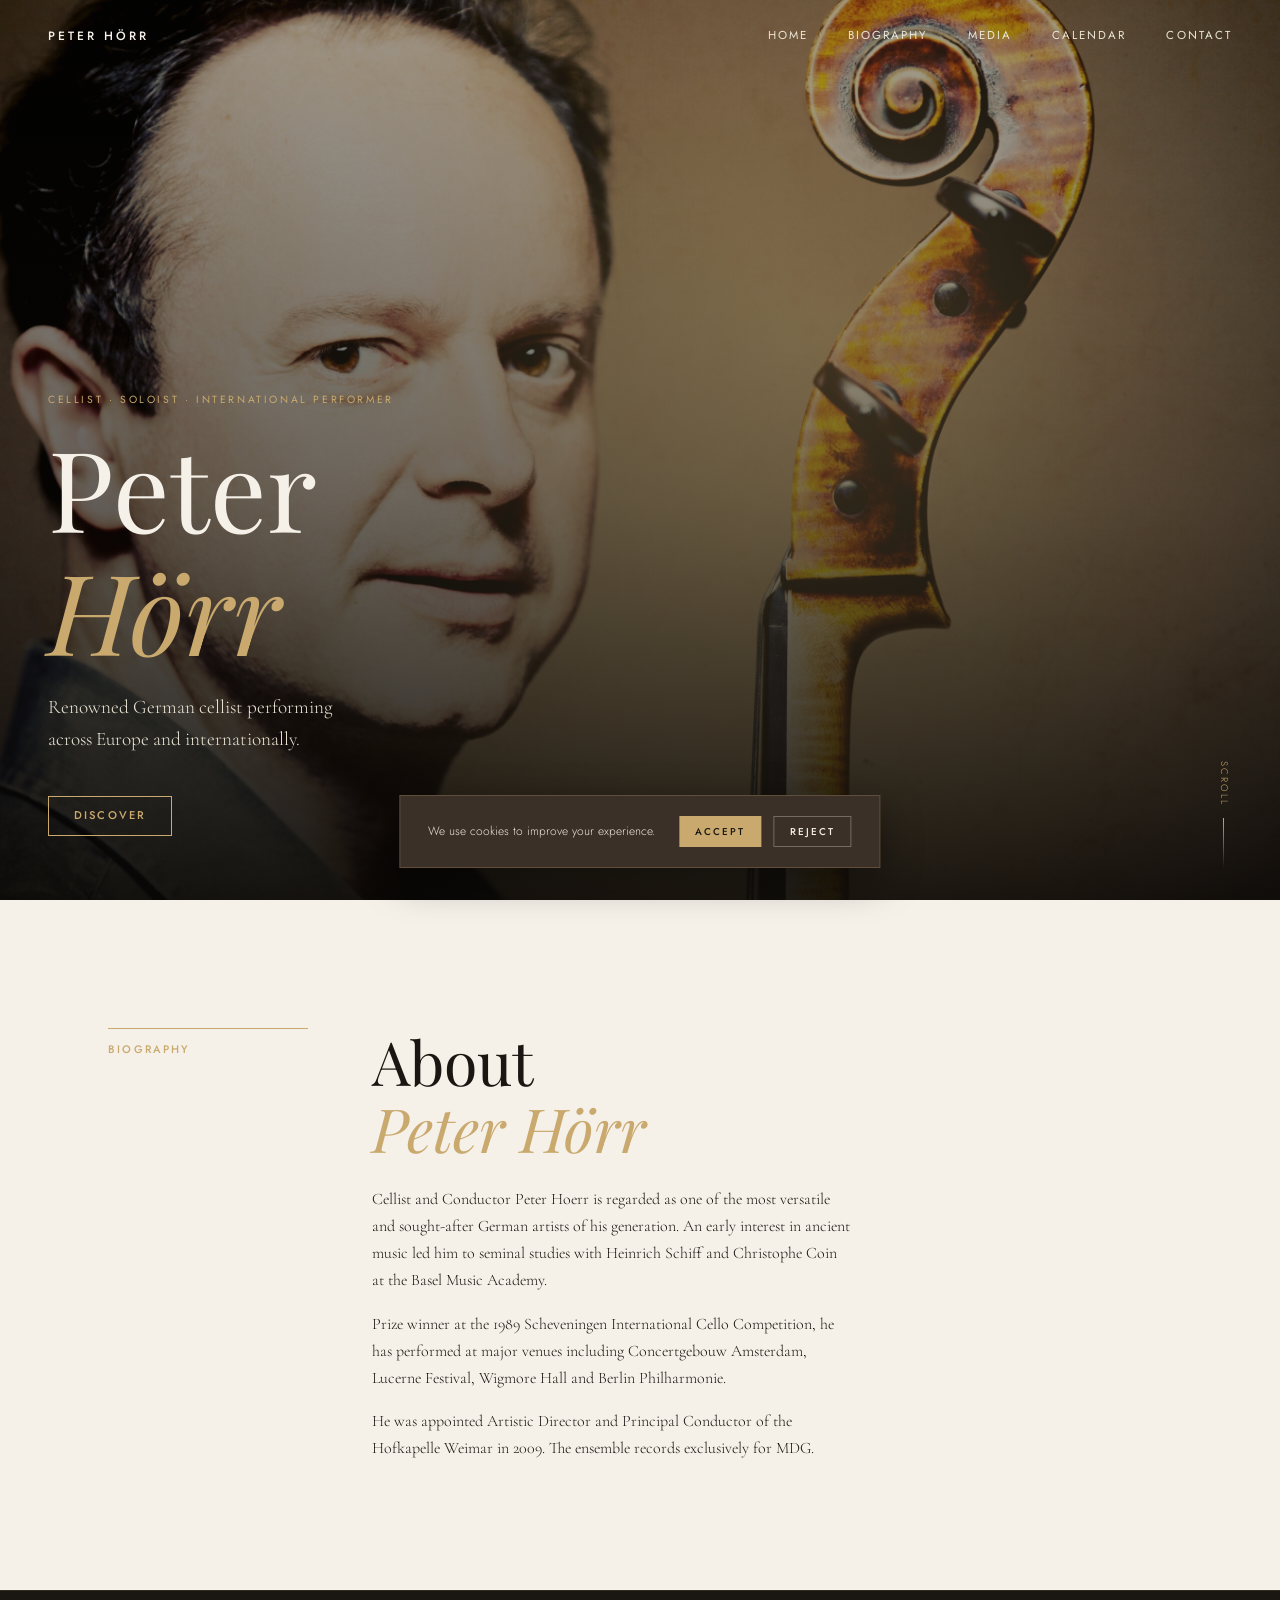
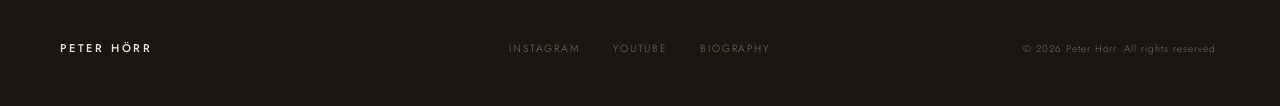
==== bio.html @ 8f46ce96 "Refactor biography section and improve accessibility" ====
<!DOCTYPE html>
<html lang="en">
<head>
  <meta charset="UTF-8" />
  <meta name="viewport" content="width=device-width, initial-scale=1.0" />
  <meta name="description" content="Peter Hörr — Renowned German cellist performing across Europe and internationally." />
  <title>Peter Hörr — Cellist</title>

  <link rel="preconnect" href="https://fonts.googleapis.com" />
  <link rel="preconnect" href="https://fonts.gstatic.com" crossorigin />
  <link href="https://fonts.googleapis.com/css2?family=Playfair+Display:ital,wght@0,400;0,500;1,400;1,500&family=Cormorant+Garamond:ital,wght@0,300;0,400;1,300;1,400&family=Jost:wght@300;400;500&display=swap" rel="stylesheet" />

  <link rel="stylesheet" href="style.css" />
</head>

<body>

  <!-- HEADER -->
  <header class="header" id="header">
    <a class="logo" href="#home">PETER HÖRR</a>

    <button class="menu-toggle" id="menuBtn" aria-label="Toggle navigation" aria-expanded="false">
      <span></span>
      <span></span>
      <span></span>
    </button>

    <nav class="nav" id="nav">
      <a href="#home">Home</a>
      <a href="#bio">Biography</a>
      <a href="#media">Media</a>
      <a href="#calendar">Calendar</a>
      <a href="#contact">Contact</a>
    </nav>
  </header>

  <!-- HERO -->
  <section class="hero" id="home">
    <div class="hero-bg">
      <img src="large_peterhoerr_copyright_josepmolina_net__2.jpg" alt="Peter Hörr">
    </div>

    <div class="hero-content">
      <span class="hero-kicker">Cellist · Soloist · International Performer</span>

      <h1 class="hero-title">
        Peter<br /><em>Hörr</em>
      </h1>

      <p class="hero-sub">
        Renowned German cellist performing<br />
        across Europe and internationally.
      </p>

      <a class="btn btn--outline" href="#bio">Discover</a>
    </div>

    <div class="hero-scroll">
      <span>Scroll</span>
      <div class="hero-scroll-line"></div>
    </div>
  </section>

  <!-- BIO -->
  <section class="section" id="bio">
    <div class="container container--split">

      <div class="split-label">
        <span class="label">Biography</span>
      </div>

      <div class="split-content">
        <h2>About<br /><em>Peter Hörr</em></h2>

        <p>
          Cellist and Conductor Peter Hoerr is regarded as one of the most versatile and sought-after German artists of his generation.
          An early interest in ancient music led him to seminal studies with Heinrich Schiff and Christophe Coin at the Basel Music Academy.
        </p>

        <p>
          Prize winner at the 1989 Scheveningen International Cello Competition, he has performed at major venues including Concertgebouw Amsterdam,
          Lucerne Festival, Wigmore Hall and Berlin Philharmonie.
        </p>

        <p>
          He was appointed Artistic Director and Principal Conductor of the Hofkapelle Weimar in 2009. The ensemble records exclusively for MDG.
        </p>
      </div>

    </div>
  </section>

  <!-- FOOTER -->
  <footer class="footer">
    <div class="footer-inner">
      <div class="footer-brand">PETER HÖRR</div>

      <nav class="footer-nav">
        <a href="https://instagram.com" target="_blank" rel="noopener noreferrer">Instagram</a>
        <a href="https://youtube.com" target="_blank" rel="noopener noreferrer">YouTube</a>
        <a href="#bio">Biography</a>
      </nav>

      <small class="footer-copy">
        &copy; <span id="year"></span> Peter Hörr. All rights reserved.
      </small>
    </div>
  </footer>

  <!-- COOKIE BANNER -->
  <div class="cookie-banner" id="cookieBanner" style="display:none;">
    <p>We use cookies to improve your experience.</p>

    <div class="cookie-actions">
      <button class="btn btn--primary btn--sm" onclick="acceptCookies()">Accept</button>
      <button class="btn btn--ghost btn--sm" onclick="rejectCookies()">Reject</button>
    </div>
  </div>

  <!-- SCRIPT -->
  <script>
    document.getElementById('year').textContent = new Date().getFullYear();

    const header = document.getElementById('header');

    window.addEventListener('scroll', function () {
      header.classList.toggle('scrolled', window.scrollY > 40);
    });

    const nav = document.getElementById('nav');
    const btn = document.getElementById('menuBtn');

    btn.addEventListener('click', function () {
      const open = nav.classList.toggle('is-open');
      btn.setAttribute('aria-expanded', open);
      document.body.classList.toggle('menu-open', open);
    });

    document.querySelectorAll('#nav a').forEach(link => {
      link.addEventListener('click', function () {
        nav.classList.remove('is-open');
        btn.setAttribute('aria-expanded', 'false');
        document.body.classList.remove('menu-open');
      });
    });

    document.addEventListener('click', function (e) {
      if (!nav.contains(e.target) && !btn.contains(e.target)) {
        nav.classList.remove('is-open');
        btn.setAttribute('aria-expanded', 'false');
        document.body.classList.remove('menu-open');
      }
    });

    function acceptCookies() {
      localStorage.setItem('cookies', 'accepted');
      document.getElementById('cookieBanner').style.display = 'none';
    }

    function rejectCookies() {
      localStorage.setItem('cookies', 'rejected');
      document.getElementById('cookieBanner').style.display = 'none';
    }

    if (!localStorage.getItem('cookies')) {
      document.getElementById('cookieBanner').style.display = 'flex';
    }

    // SAFE VERSION (no crash if form doesn't exist)
    const contactForm = document.getElementById('contactForm');
    if (contactForm) {
      contactForm.addEventListener('submit', function (e) {
        e.preventDefault();
        const status = document.getElementById('formStatus');
        if (status) {
          status.textContent = 'Thank you — your message has been sent.';
        }
        this.reset();
      });
    }

    // REVEAL ANIMATION
    const revealEls = document.querySelectorAll('.section, .event-card, .quote');

    const io = new IntersectionObserver((entries) => {
      entries.forEach(entry => {
        if (entry.isIntersecting) {
          entry.target.classList.add('is-visible');
          io.unobserve(entry.target);
        }
      });
    }, { threshold: 0.1 });

    revealEls.forEach(el => io.observe(el));
  </script>

</body>
</html>
---- style.css ----
/* ============================================================
   PETER HÖRR — Cellist
   style.css
   ============================================================ */

/* ── Reset & base ── */
*, *::before, *::after { box-sizing: border-box; margin: 0; padding: 0; }

/* ── Design tokens ── */
:root {
  /* Palette */
  --cream:       #f5f0e8;
  --cream-dim:   #ece6d6;
  --ink:         #1a1612;
  --ink-mid:     #3a3028;
  --ink-soft:    #7a6e60;
  --gold:        #c9a96e;
  --gold-light:  #dfc28f;
  --white:       #ffffff;

  /* Type */
  --font-display: 'Playfair Display', Georgia, serif;
  --font-body:    'Cormorant Garamond', Georgia, serif;
  --font-ui:      'Jost', system-ui, sans-serif;

  /* Spacing */
  --gap:    clamp(2rem, 5vw, 5rem);
  --gutter: clamp(1.25rem, 5vw, 3rem);

  /* Motion */
  --ease: cubic-bezier(0.22, 1, 0.36, 1);
  --dur:  0.6s;
}

html {
  scroll-behavior: smooth;
  -webkit-font-smoothing: antialiased;
}

body {
  background-color: var(--cream);
  color: var(--ink);
  font-family: var(--font-body);
  font-size: clamp(1rem, 1.1vw, 1.15rem);
  font-weight: 300;
  line-height: 1.7;
  overflow-x: hidden;
}

body.menu-open { overflow: hidden; }

img, video, iframe { display: block; max-width: 100%; }

a {
  color: inherit;
  text-decoration: none;
}

/* ============================================================
   TYPOGRAPHY
   ============================================================ */
h1, h2, h3 {
  font-family: var(--font-display);
  font-weight: 400;
  line-height: 1.1;
}

h1 { font-size: clamp(3.5rem, 9vw, 7rem); }

h2 {
  font-size: clamp(2.2rem, 5vw, 3.8rem);
  margin-bottom: 1.5rem;
}

h3 { font-size: clamp(1.1rem, 2vw, 1.4rem); }

em { font-style: italic; color: var(--gold); }

p { max-width: 60ch; }

p + p { margin-top: 1rem; }

/* ============================================================
   LAYOUT HELPERS
   ============================================================ */
.container {
  width: min(100%, 1160px);
  margin-inline: auto;
  padding-inline: var(--gutter);
}

.container--narrow {
  max-width: 680px;
}

.container--split {
  display: grid;
  grid-template-columns: 200px 1fr;
  gap: var(--gap);
  align-items: start;
}

@media (max-width: 700px) {
  .container--split {
    grid-template-columns: 1fr;
    gap: 1.5rem;
  }
}

/* ============================================================
   LABEL
   ============================================================ */
.label {
  display: inline-block;
  font-family: var(--font-ui);
  font-size: 0.68rem;
  font-weight: 500;
  letter-spacing: 0.2em;
  text-transform: uppercase;
  color: var(--gold);
  margin-bottom: 1.5rem;
}

/* ============================================================
   SECTION
   ============================================================ */
.section {
  padding-block: clamp(4rem, 10vw, 9rem);
  opacity: 0;
  transform: translateY(28px);
  transition: opacity var(--dur) var(--ease), transform var(--dur) var(--ease);
}

.section.is-visible {
  opacity: 1;
  transform: none;
}

.section--dark {
  background-color: var(--ink);
  color: var(--cream);
}

.section--dark .label { color: var(--gold-light); }
.section--dark p      { color: var(--cream-dim); }

/* ============================================================
   HEADER
   ============================================================ */
.header {
  position: fixed;
  inset-block-start: 0;
  inset-inline: 0;
  z-index: 100;
  display: flex;
  align-items: center;
  justify-content: space-between;
  padding: 1.6rem var(--gutter);
  transition: background var(--dur) var(--ease), backdrop-filter var(--dur) var(--ease),
              box-shadow var(--dur) var(--ease), padding var(--dur) var(--ease);
}

.header.scrolled {
  background: rgba(26, 22, 18, 0.88);
  backdrop-filter: blur(18px);
  -webkit-backdrop-filter: blur(18px);
  box-shadow: 0 1px 0 rgba(201, 169, 110, 0.15);
  padding-block: 1rem;
}

/* Logo */
.logo {
  font-family: var(--font-ui);
  font-size: 0.75rem;
  font-weight: 500;
  letter-spacing: 0.25em;
  text-transform: uppercase;
  color: var(--cream);
  white-space: nowrap;
}

/* Navigation */
.nav {
  display: flex;
  align-items: center;
  gap: 2.5rem;
}

.nav a {
  font-family: var(--font-ui);
  font-size: 0.72rem;
  font-weight: 400;
  letter-spacing: 0.18em;
  text-transform: uppercase;
  color: var(--cream-dim);
  position: relative;
  transition: color 0.25s;
}

.nav a::after {
  content: '';
  position: absolute;
  inset-block-end: -3px;
  inset-inline: 0;
  height: 1px;
  background: var(--gold);
  transform: scaleX(0);
  transform-origin: left;
  transition: transform 0.3s var(--ease);
}

.nav a:hover { color: var(--gold-light); }
.nav a:hover::after { transform: scaleX(1); }

/* Hamburger */
.menu-toggle {
  display: none;
  flex-direction: column;
  gap: 5px;
  background: none;
  border: none;
  cursor: pointer;
  padding: 4px;
  z-index: 110;
}

.menu-toggle span {
  display: block;
  width: 24px;
  height: 1.5px;
  background: var(--cream);
  transition: transform 0.35s var(--ease), opacity 0.25s;
}

@media (max-width: 768px) {
  .menu-toggle { display: flex; }

  .nav {
    position: fixed;
    inset: 0;
    flex-direction: column;
    justify-content: center;
    gap: 2.5rem;
    background: var(--ink);
    clip-path: circle(0% at calc(100% - 2.5rem) 2.5rem);
    transition: clip-path 0.55s var(--ease);
    pointer-events: none;
  }

  .nav.is-open {
    clip-path: circle(150% at calc(100% - 2.5rem) 2.5rem);
    pointer-events: all;
  }

  .nav a {
    font-size: 0.9rem;
    letter-spacing: 0.22em;
  }

  .menu-toggle[aria-expanded="true"] span:nth-child(1) {
    transform: translateY(6.5px) rotate(45deg);
  }
  .menu-toggle[aria-expanded="true"] span:nth-child(2) {
    opacity: 0;
  }
  .menu-toggle[aria-expanded="true"] span:nth-child(3) {
    transform: translateY(-6.5px) rotate(-45deg);
  }
}

/* ============================================================
   HERO
   ============================================================ */
.hero {
  position: relative;
  min-height: 100svh;
  display: flex;
  align-items: flex-end;
  padding: var(--gap) var(--gutter);
  overflow: hidden;
  color: var(--cream);
}

/* Background */
.hero-bg {
  position: absolute;
  inset: 0;
  overflow: hidden;
}

.hero-bg img {
  width: 100%;
  height: 100%;
  object-fit: cover;
  object-position: center 20%;
  transform: scale(1.05);
  filter: brightness(0.82) contrast(1.05) saturate(1.05);
}

/* 🎻 LIGHTING OVERLAY (concierto elegante) */
.hero-bg::after {
  content: "";
  position: absolute;
  inset: 0;

  background:
    /* luz dorada principal (como foco de escenario) */
    radial-gradient(
      circle at 65% 35%,
      rgba(201, 169, 110, 0.28) 0%,
      rgba(201, 169, 110, 0.10) 35%,
      transparent 70%
    ),

    /* sombra cinematográfica inferior */
    linear-gradient(
      180deg,
      rgba(10, 8, 6, 0.25) 0%,
      rgba(10, 8, 6, 0.55) 55%,
      rgba(10, 8, 6, 0.92) 100%
    ),

    /* leve tinte cálido global */
    radial-gradient(
      circle at center,
      rgba(255, 210, 140, 0.06),
      transparent 60%
    );

  pointer-events: none;
}


/* Grain overlay */
.hero-grain {
  position: absolute;
  inset: 0;
  background-image: url(unnamed (1).png);
  opacity: 0.35;
  pointer-events: none;
}

/* Gold horizontal rule */
.hero::before {
  content: '';
  position: absolute;
  inset-inline-start: var(--gutter);
  inset-block-start: 50%;
  width: 1px;
  height: 35%;
  background: linear-gradient(to bottom, transparent, var(--gold), transparent);
}

.hero-content {
  position: relative;
  z-index: 2;
  max-width: 700px;
  opacity: 0;
  transform: translateY(30px);
  animation: fadeUp 1s 0.3s var(--ease) forwards;
}

.hero-kicker {
  display: block;
  font-family: var(--font-ui);
  font-size: 0.65rem;
  font-weight: 400;
  letter-spacing: 0.25em;
  text-transform: uppercase;
  color: var(--gold);
  margin-bottom: 1rem;
}

.hero-title {
  margin-bottom: 1.2rem;
  color: var(--cream);
}

.hero-sub {
  font-size: clamp(1rem, 1.5vw, 1.2rem);
  color: var(--cream-dim);
  margin-bottom: 2.5rem;
  max-width: none;
}

/* Scroll indicator */
.hero-scroll {
  position: absolute;
  inset-block-end: 2rem;
  inset-inline-end: var(--gutter);
  z-index: 2;
  display: flex;
  flex-direction: column;
  align-items: center;
  gap: 0.75rem;
  animation: fadeUp 1s 0.8s var(--ease) forwards;
  opacity: 0;
}

.hero-scroll span {
  font-family: var(--font-ui);
  font-size: 0.6rem;
  letter-spacing: 0.2em;
  text-transform: uppercase;
  color: var(--gold);
  writing-mode: vertical-rl;
}

.hero-scroll-line {
  width: 1px;
  height: 50px;
  background: linear-gradient(to bottom, var(--gold), transparent);
  animation: scrollPulse 2s ease-in-out infinite;
}

@keyframes fadeUp {
  to { opacity: 1; transform: none; }
}

@keyframes scrollPulse {
  0%, 100% { transform: scaleY(1); opacity: 1; }
  50%       { transform: scaleY(0.6); opacity: 0.4; }
}

/* ============================================================
   QUOTE
   ============================================================ */
.quote {
  text-align: center;
  max-width: 780px;
  margin-inline: auto;
  padding-block: 2rem;
  opacity: 0;
  transform: translateY(20px);
  transition: opacity var(--dur) var(--ease), transform var(--dur) var(--ease);
}

.quote.is-visible {
  opacity: 1;
  transform: none;
}

.quote p {
  font-size: clamp(1.35rem, 3vw, 2rem);
  font-style: italic;
  line-height: 1.45;
  color: var(--cream);
  max-width: none;
}

.quote footer {
  margin-top: 1.25rem;
  font-family: var(--font-ui);
  font-size: 0.72rem;
  letter-spacing: 0.18em;
  text-transform: uppercase;
  color: var(--gold);
}

.quote footer cite { font-style: normal; }

/* ============================================================
   BIOGRAPHY
   ============================================================ */
.split-label {
  padding-top: 0.4rem;
  border-top: 1px solid var(--gold);
}

/* ============================================================
   VIDEO
   ============================================================ */
.video-wrapper {
  position: relative;
  margin-top: 2.5rem;
  border: 1px solid rgba(201, 169, 110, 0.2);
  box-shadow: 0 24px 60px rgba(0, 0, 0, 0.5);
}

.video-wrapper::before {
  content: '';
  display: block;
  padding-top: 56.25%; /* 16:9 */
}

.video-wrapper iframe {
  position: absolute;
  inset: 0;
  width: 100%;
  height: 100%;
}

/* ============================================================
   EVENTS
   ============================================================ */
.events-list {
  margin-top: 3rem;
  display: flex;
  flex-direction: column;
  gap: 0;
}

.event-card {
  display: grid;
  grid-template-columns: 180px 1fr auto;
  align-items: center;
  gap: 2rem;
  padding: 2rem 0;
  border-top: 1px solid var(--cream-dim);
  opacity: 0;
  transform: translateX(-16px);
  transition: opacity var(--dur) var(--ease), transform var(--dur) var(--ease);
}

.event-card.is-visible {
  opacity: 1;
  transform: none;
}

.event-card:last-child { border-bottom: 1px solid var(--cream-dim); }

.event-meta {
  display: flex;
  flex-direction: column;
  gap: 0.25rem;
}

.event-date {
  font-family: var(--font-ui);
  font-size: 0.7rem;
  font-weight: 500;
  letter-spacing: 0.12em;
  color: var(--gold);
  text-transform: uppercase;
}

.event-city {
  font-family: var(--font-ui);
  font-size: 0.62rem;
  letter-spacing: 0.2em;
  text-transform: uppercase;
  color: var(--ink-soft);
}

.event-venue {
  font-size: 1.25rem;
  margin-bottom: 0.3rem;
}

.event-program {
  font-size: 0.9rem;
  color: var(--ink-soft);
  max-width: none;
}

.event-link {
  display: inline-flex;
  align-items: center;
  gap: 0.5rem;
  font-family: var(--font-ui);
  font-size: 0.68rem;
  font-weight: 500;
  letter-spacing: 0.15em;
  text-transform: uppercase;
  color: var(--gold);
  white-space: nowrap;
  transition: gap 0.25s var(--ease), color 0.25s;
}

.event-link:hover {
  gap: 0.9rem;
  color: var(--ink);
}

@media (max-width: 640px) {
  .event-card {
    grid-template-columns: 1fr;
    gap: 0.75rem;
  }

  .event-link { align-self: flex-start; }
}

/* ============================================================
   CONTACT FORM
   ============================================================ */
.contact-form {
  margin-top: 2.5rem;
  display: flex;
  flex-direction: column;
  gap: 1.25rem;
}

.form-group {
  display: flex;
  flex-direction: column;
  gap: 0.4rem;
}

.form-group label {
  font-family: var(--font-ui);
  font-size: 0.68rem;
  font-weight: 500;
  letter-spacing: 0.18em;
  text-transform: uppercase;
  color: var(--gold-light);
}

.contact-form input,
.contact-form textarea {
  background: rgba(255, 255, 255, 0.04);
  border: 1px solid rgba(201, 169, 110, 0.25);
  border-radius: 0;
  padding: 0.85rem 1rem;
  font-family: var(--font-body);
  font-size: 1rem;
  color: var(--cream);
  outline: none;
  transition: border-color 0.25s, background 0.25s;
  width: 100%;
  -webkit-appearance: none;
}

.contact-form input::placeholder,
.contact-form textarea::placeholder {
  color: rgba(245, 240, 232, 0.3);
}

.contact-form input:focus,
.contact-form textarea:focus {
  border-color: var(--gold);
  background: rgba(201, 169, 110, 0.05);
}

.contact-form textarea { resize: vertical; min-height: 130px; }

.form-status {
  font-family: var(--font-ui);
  font-size: 0.8rem;
  color: var(--gold-light);
  min-height: 1.2em;
  text-align: center;
}

/* ============================================================
   BUTTONS
   ============================================================ */
.btn {
  display: inline-flex;
  align-items: center;
  justify-content: center;
  font-family: var(--font-ui);
  font-size: 0.7rem;
  font-weight: 500;
  letter-spacing: 0.2em;
  text-transform: uppercase;
  padding: 0.85em 2.2em;
  border: none;
  cursor: pointer;
  transition: background 0.25s, color 0.25s, border-color 0.25s, box-shadow 0.25s;
  white-space: nowrap;
}

.btn--primary {
  background: var(--gold);
  color: var(--ink);
}

.btn--primary:hover {
  background: var(--gold-light);
  box-shadow: 0 6px 24px rgba(201, 169, 110, 0.3);
}

.btn--outline {
  background: transparent;
  border: 1px solid var(--gold);
  color: var(--gold);
}

.btn--outline:hover {
  background: var(--gold);
  color: var(--ink);
}

.btn--ghost {
  background: transparent;
  border: 1px solid rgba(245, 240, 232, 0.3);
  color: var(--cream);
}

.btn--ghost:hover {
  border-color: var(--cream);
}

.btn--full { width: 100%; }

.btn--sm {
  font-size: 0.62rem;
  padding: 0.7em 1.6em;
}

/* ============================================================
   FOOTER
   ============================================================ */
.footer {
  background: var(--ink);
  border-top: 1px solid rgba(201, 169, 110, 0.15);
  padding: 3rem var(--gutter);
}

.footer-inner {
  width: min(100%, 1160px);
  margin-inline: auto;
  display: grid;
  grid-template-columns: 1fr auto 1fr;
  align-items: center;
  gap: 1.5rem;
}

.footer-brand {
  font-family: var(--font-ui);
  font-size: 0.7rem;
  font-weight: 500;
  letter-spacing: 0.25em;
  text-transform: uppercase;
  color: var(--cream-dim);
}

.footer-nav {
  display: flex;
  gap: 2rem;
}

.footer-nav a {
  font-family: var(--font-ui);
  font-size: 0.65rem;
  letter-spacing: 0.18em;
  text-transform: uppercase;
  color: var(--ink-soft);
  transition: color 0.2s;
}

.footer-nav a:hover { color: var(--gold); }

.footer-copy {
  font-family: var(--font-ui);
  font-size: 0.62rem;
  color: var(--ink-soft);
  letter-spacing: 0.1em;
  text-align: right;
}

@media (max-width: 640px) {
  .footer-inner {
    grid-template-columns: 1fr;
    text-align: center;
  }
  .footer-nav  { justify-content: center; }
  .footer-copy { text-align: center; }
}

/* ============================================================
   COOKIE BANNER
   ============================================================ */
.cookie-banner {
  position: fixed;
  inset-block-end: 2rem;
  inset-inline-start: 50%;
  transform: translateX(-50%);
  z-index: 200;
  background: var(--ink-mid);
  border: 1px solid rgba(201, 169, 110, 0.25);
  box-shadow: 0 12px 40px rgba(0, 0, 0, 0.4);
  padding: 1.25rem 1.75rem;
  display: flex;
  align-items: center;
  gap: 1.5rem;
  white-space: nowrap;
  animation: slideUp 0.5s var(--ease);
}

.cookie-banner p {
  font-family: var(--font-ui);
  font-size: 0.75rem;
  color: var(--cream-dim);
  max-width: none;
}

.cookie-actions {
  display: flex;
  gap: 0.75rem;
  flex-shrink: 0;
}

@keyframes slideUp {
  from { transform: translateX(-50%) translateY(20px); opacity: 0; }
  to   { transform: translateX(-50%) translateY(0);    opacity: 1; }
}

@media (max-width: 520px) {
  .cookie-banner {
    flex-direction: column;
    inset-inline: 1rem;
    inset-block-end: 1rem;
    transform: none;
    white-space: normal;
  }
  @keyframes slideUp {
    from { transform: translateY(20px); opacity: 0; }
    to   { transform: none;             opacity: 1; }
  }
}

/* ============================================================
   ACCESSIBILITY — FOCUS RING
   ============================================================ */
:focus-visible {
  outline: 2px solid var(--gold);
  outline-offset: 3px;
}

/* ============================================================
   REDUCED MOTION
   ============================================================ */
@media (prefers-reduced-motion: reduce) {
  *, *::before, *::after {
    animation-duration: 0.001ms !important;
    transition-duration: 0.001ms !important;
  }
  .hero-content, .hero-scroll { opacity: 1; transform: none; }
  .section { opacity: 1; transform: none; }
  .event-card { opacity: 1; transform: none; }
  .quote { opacity: 1; transform: none; }
}
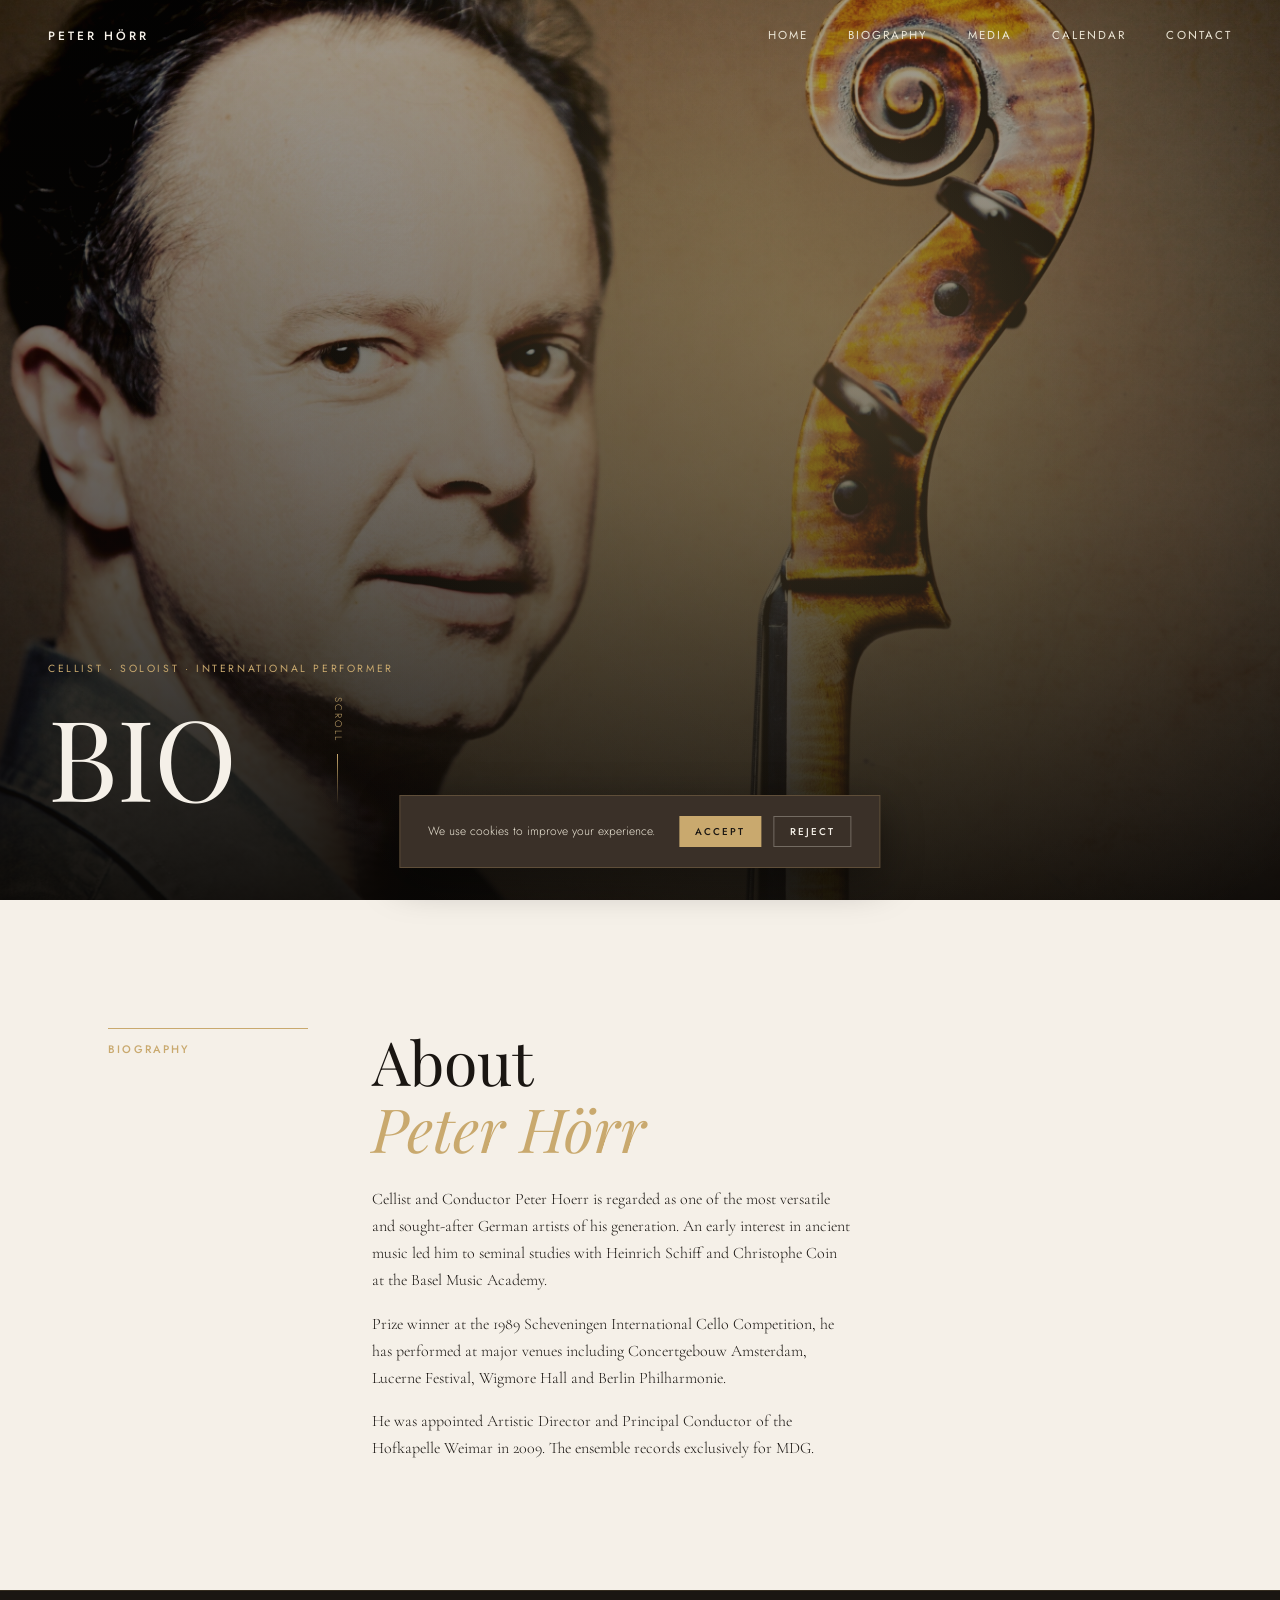
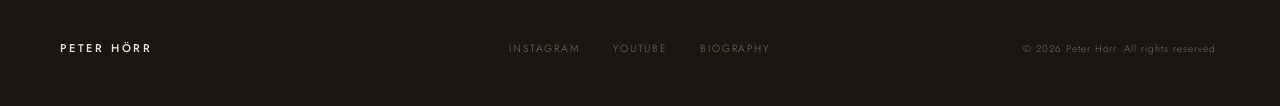
==== commit 9df44622: "Modify hero section in bio.html Updated the hero section to include 'BIO' in the title and removed t" ====
--- a/bio.html
+++ b/bio.html
@@ -44,16 +44,10 @@
       <span class="hero-kicker">Cellist · Soloist · International Performer</span>
 
       <h1 class="hero-title">
-        Peter<br /><em>Hörr</em>
+        BIO<br />
       </h1>
 
-      <p class="hero-sub">
-        Renowned German cellist performing<br />
-        across Europe and internationally.
-      </p>
 
-      <a class="btn btn--outline" href="#bio">Discover</a>
-    </div>
 
     <div class="hero-scroll">
       <span>Scroll</span>
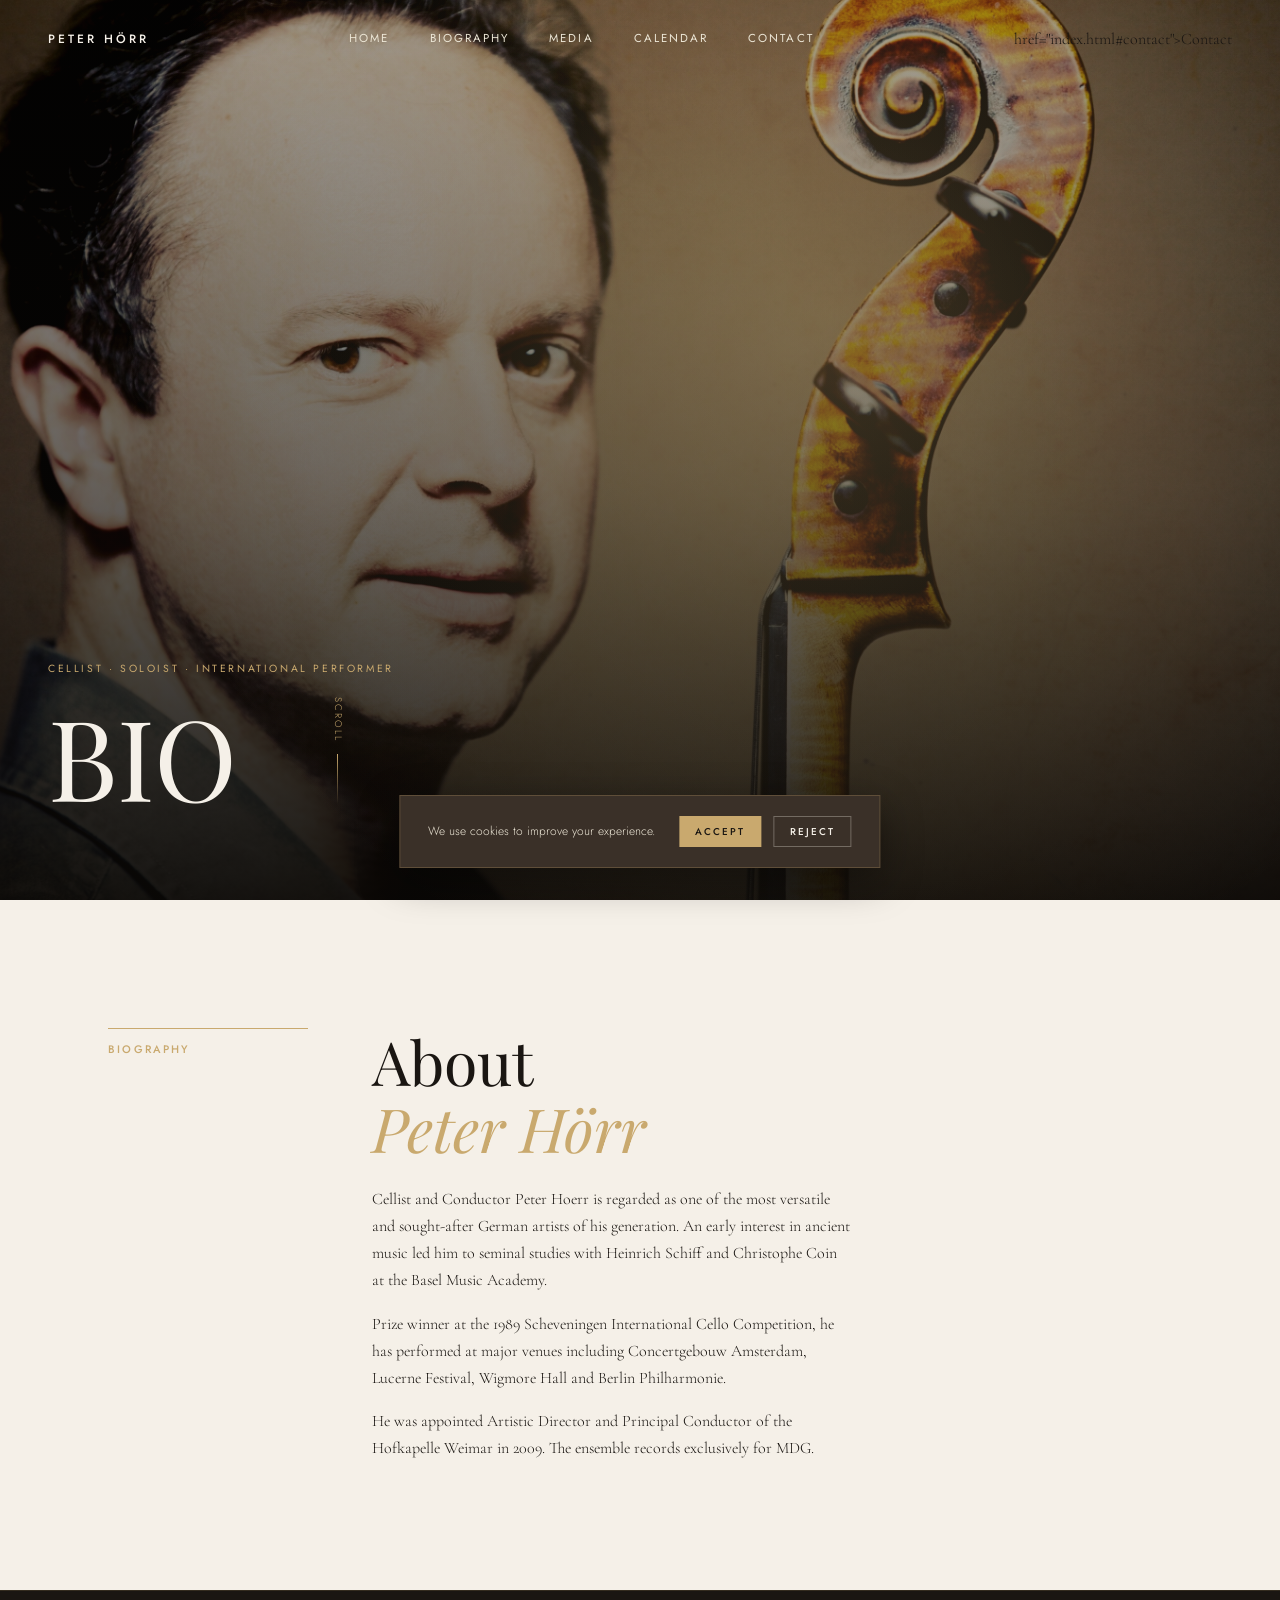
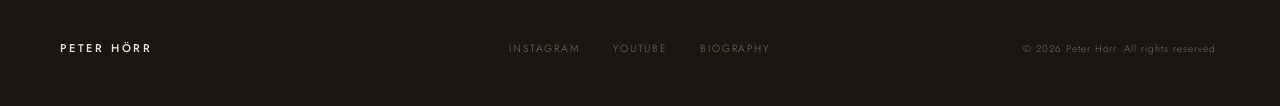
==== commit f6ad2961: "Update navigation links in bio.html" ====
--- a/bio.html
+++ b/bio.html
@@ -17,7 +17,7 @@
 
   <!-- HEADER -->
   <header class="header" id="header">
-    <a class="logo" href="#home">PETER HÖRR</a>
+    <a class="logo" href="index.html">PETER HÖRR</a>
 
     <button class="menu-toggle" id="menuBtn" aria-label="Toggle navigation" aria-expanded="false">
       <span></span>
@@ -25,13 +25,14 @@
       <span></span>
     </button>
 
-    <nav class="nav" id="nav">
-      <a href="#home">Home</a>
-      <a href="#bio">Biography</a>
-      <a href="#media">Media</a>
-      <a href="#calendar">Calendar</a>
-      <a href="#contact">Contact</a>
-    </nav>
+<nav class="nav" id="nav">
+  <a href="index.html">Home</a>
+  <a href="bio.html">Biography</a>
+  <a href="media.html">Media</a>
+  <a href="index.html#calendar">Calendar</a>
+  <a href="index.html#contact">Contact</a>
+</nav>href="index.html#contact">Contact</a>
+</nav>
   </header>
 
   <!-- HERO -->
--- a/style.css
+++ b/style.css
@@ -832,3 +832,39 @@
   .event-card { opacity: 1; transform: none; }
   .quote { opacity: 1; transform: none; }
 }
+.contact-agencies {
+  margin-top: 2.5rem;
+  padding-top: 2rem;
+  border-top: 1px solid rgba(201, 169, 110, 0.2);
+}
+
+.contact-subtitle {
+  font-family: var(--font-ui);
+  font-size: 0.7rem;
+  letter-spacing: 0.2em;
+  text-transform: uppercase;
+  color: var(--gold-light);
+  margin-bottom: 1rem;
+}
+
+.agency-list {
+  display: flex;
+  flex-direction: column;
+  gap: 0.75rem;
+}
+
+.agency-list a {
+  font-family: var(--font-ui);
+  font-size: 0.75rem;
+  letter-spacing: 0.15em;
+  text-transform: uppercase;
+  color: var(--cream-dim);
+  transition: color 0.25s ease;
+}
+
+.agency-list a:hover {
+
+.agency-list a[href^="mailto"] {
+  color: var(--gold-light);
+  font-weight: 500;
+} 
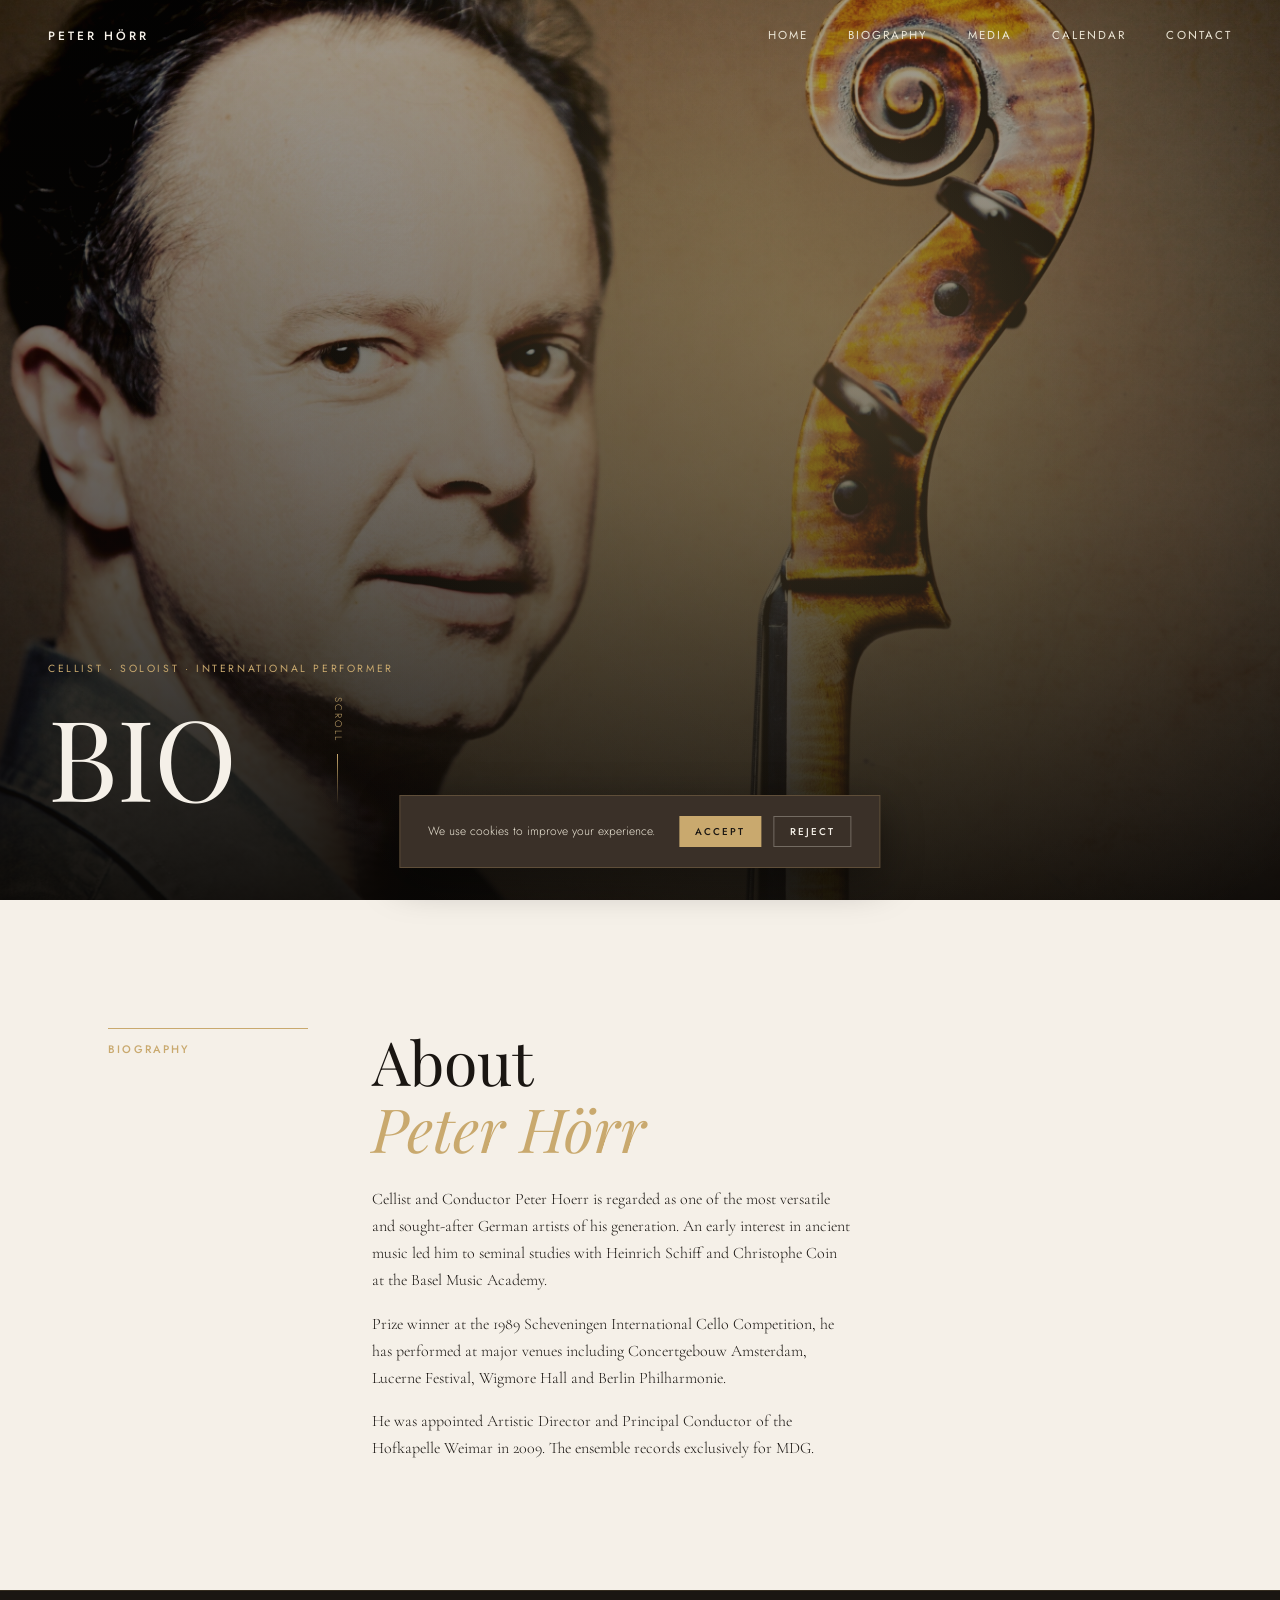
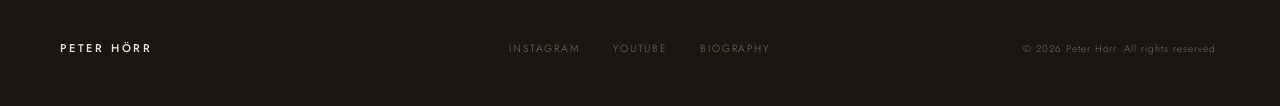
==== commit 90ebdec4: "Fix duplicate contact link in bio.html Removed duplicate contact link in navigation." ====
--- a/bio.html
+++ b/bio.html
@@ -31,7 +31,6 @@
   <a href="media.html">Media</a>
   <a href="index.html#calendar">Calendar</a>
   <a href="index.html#contact">Contact</a>
-</nav>href="index.html#contact">Contact</a>
 </nav>
   </header>
 
--- a/style.css
+++ b/style.css
@@ -868,3 +868,29 @@
   color: var(--gold-light);
   font-weight: 500;
 } 
+   
+.video-grid {
+  display: grid;
+  grid-template-columns: repeat(auto-fit, minmax(280px, 1fr));
+  gap: 2rem;
+  margin-top: 2rem;
+}
+
+.photo-grid {
+  display: grid;
+  grid-template-columns: repeat(auto-fit, minmax(220px, 1fr));
+  gap: 1.5rem;
+  margin-top: 2rem;
+}
+
+.photo-grid img {
+  width: 100%;
+  height: 280px;
+  object-fit: cover;
+  border: 1px solid rgba(201,169,110,0.2);
+  transition: transform 0.3s ease;
+}
+
+.photo-grid img:hover {
+  transform: scale(1.03);
+}
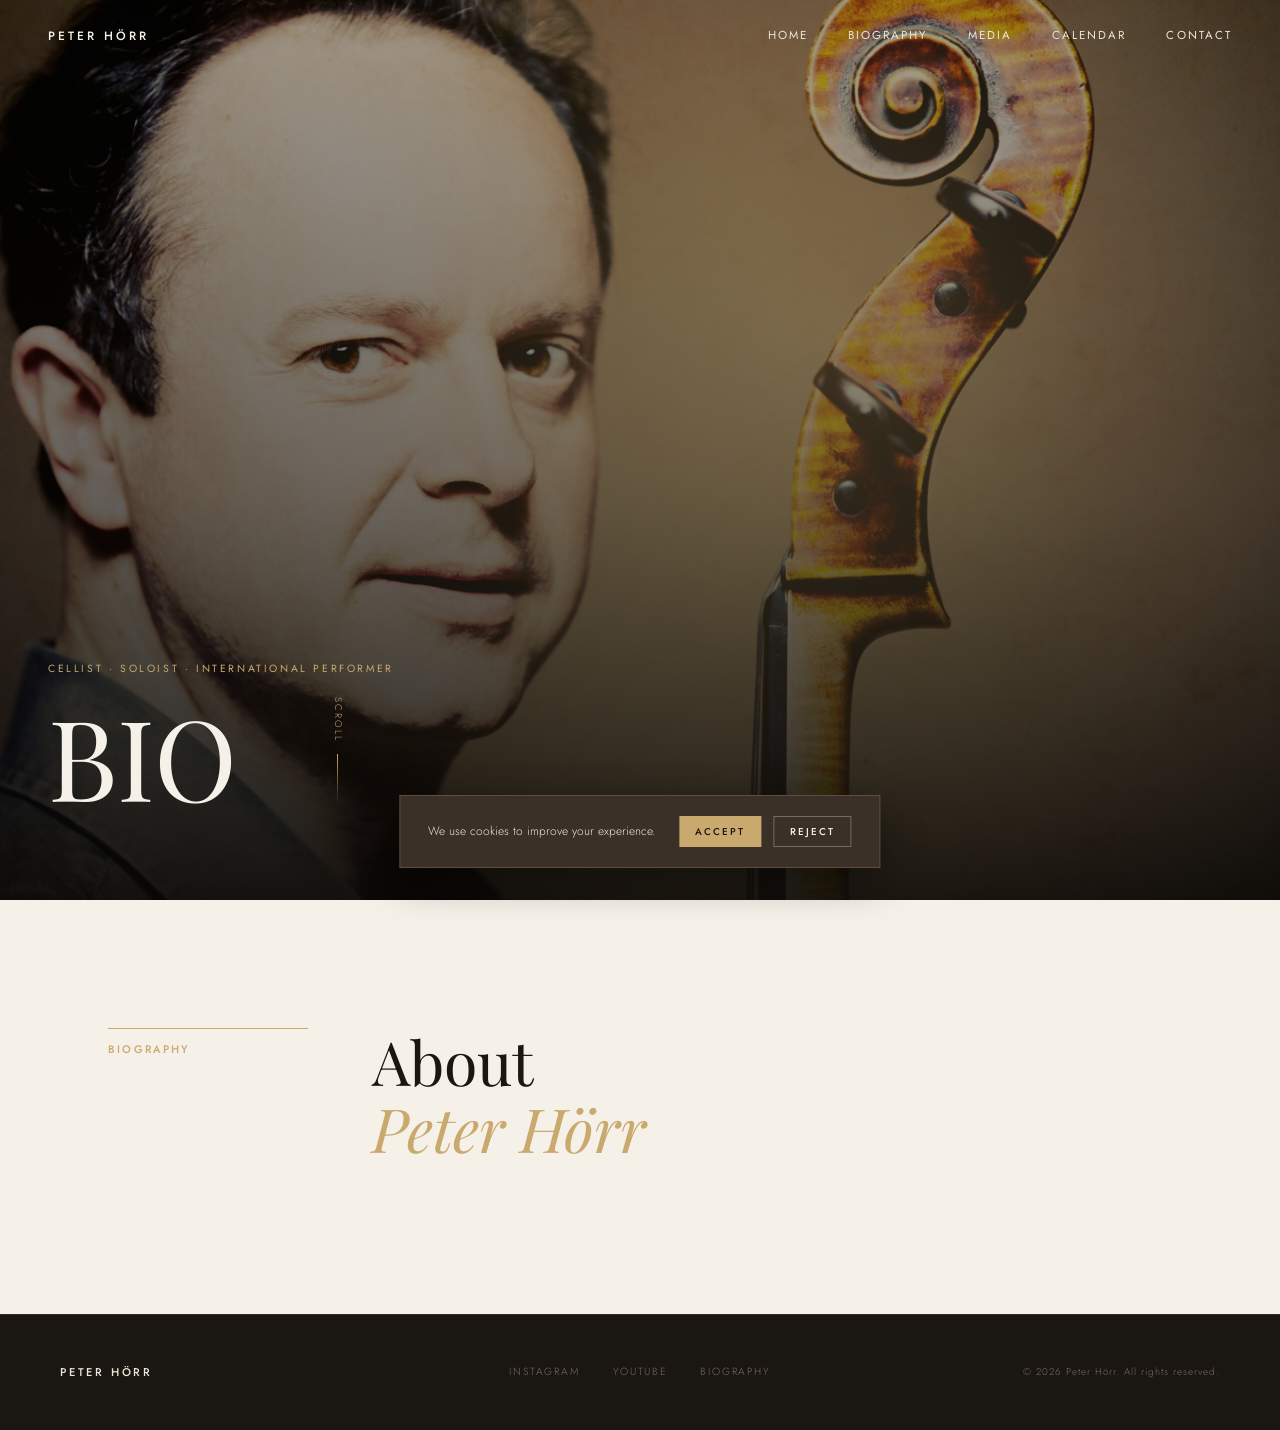
==== commit fdb97a76: "Implement dynamic biography loading from Google Sheets Fetch biography data from Google Sheets and d" ====
--- a/bio.html
+++ b/bio.html
@@ -65,22 +65,6 @@
 
       <div class="split-content">
         <h2>About<br /><em>Peter Hörr</em></h2>
-
-        <p>
-          Cellist and Conductor Peter Hoerr is regarded as one of the most versatile and sought-after German artists of his generation.
-          An early interest in ancient music led him to seminal studies with Heinrich Schiff and Christophe Coin at the Basel Music Academy.
-        </p>
-
-        <p>
-          Prize winner at the 1989 Scheveningen International Cello Competition, he has performed at major venues including Concertgebouw Amsterdam,
-          Lucerne Festival, Wigmore Hall and Berlin Philharmonie.
-        </p>
-
-        <p>
-          He was appointed Artistic Director and Principal Conductor of the Hofkapelle Weimar in 2009. The ensemble records exclusively for MDG.
-        </p>
-      </div>
-
     </div>
   </section>
 
@@ -187,6 +171,29 @@
 
     revealEls.forEach(el => io.observe(el));
   </script>
+<!-- SCRIPT BIOGRAFIA GOOGLE SHEETS -->
+<script>
+  const URL_BIO = 'https://docs.google.com/spreadsheets/d/e/2PACX-1vTn1g8XWcBeNSZLfI80KQ2yX8OuSGgW3uhx0LGDekNlIQUe03zSUZdrQo4fV4eZUTAp_5PWyHA5EZmh/pub?gid=352345104&single=true&output=csv';
 
+  fetch(URL_BIO)
+    .then(r => r.text())
+    .then(csv => {
+      const lineas = csv.trim().split('\n').slice(1);
+      const parrafos = lineas
+        .map(l => l.replace(/^"|"$/g, '').trim())
+        .filter(l => l.length > 0);
+
+      const contenido = document.querySelector('.split-content');
+      const existentes = contenido.querySelectorAll('p');
+      existentes.forEach(p => p.remove());
+
+      parrafos.forEach(texto => {
+        const p = document.createElement('p');
+        p.textContent = texto;
+        p.classList.add('is-visible');
+        contenido.appendChild(p);
+      });
+    });
+</script>
 </body>
 </html>
--- a/style.css
+++ b/style.css
@@ -894,3 +894,30 @@
 .photo-grid img:hover {
   transform: scale(1.03);
 }
+.audio-list {
+  display: flex;
+  flex-direction: column;
+  gap: 1.2rem;
+  margin-top: 1.5rem;
+}
+
+.audio-item {
+  display: flex;
+  justify-content: space-between;
+  align-items: center;
+  padding: 1rem 0;
+  border-top: 1px solid rgba(201, 169, 110, 0.25);
+}
+
+.audio-item p {
+  margin: 0;
+  color: var(--cream-dim);
+}
+.audio-section {
+  margin-top: 4rem;
+}
+   
+.audio-section h2 {
+  font-size: clamp(2.2rem, 5vw, 3.8rem);
+  margin-bottom: 1.5rem;
+}
